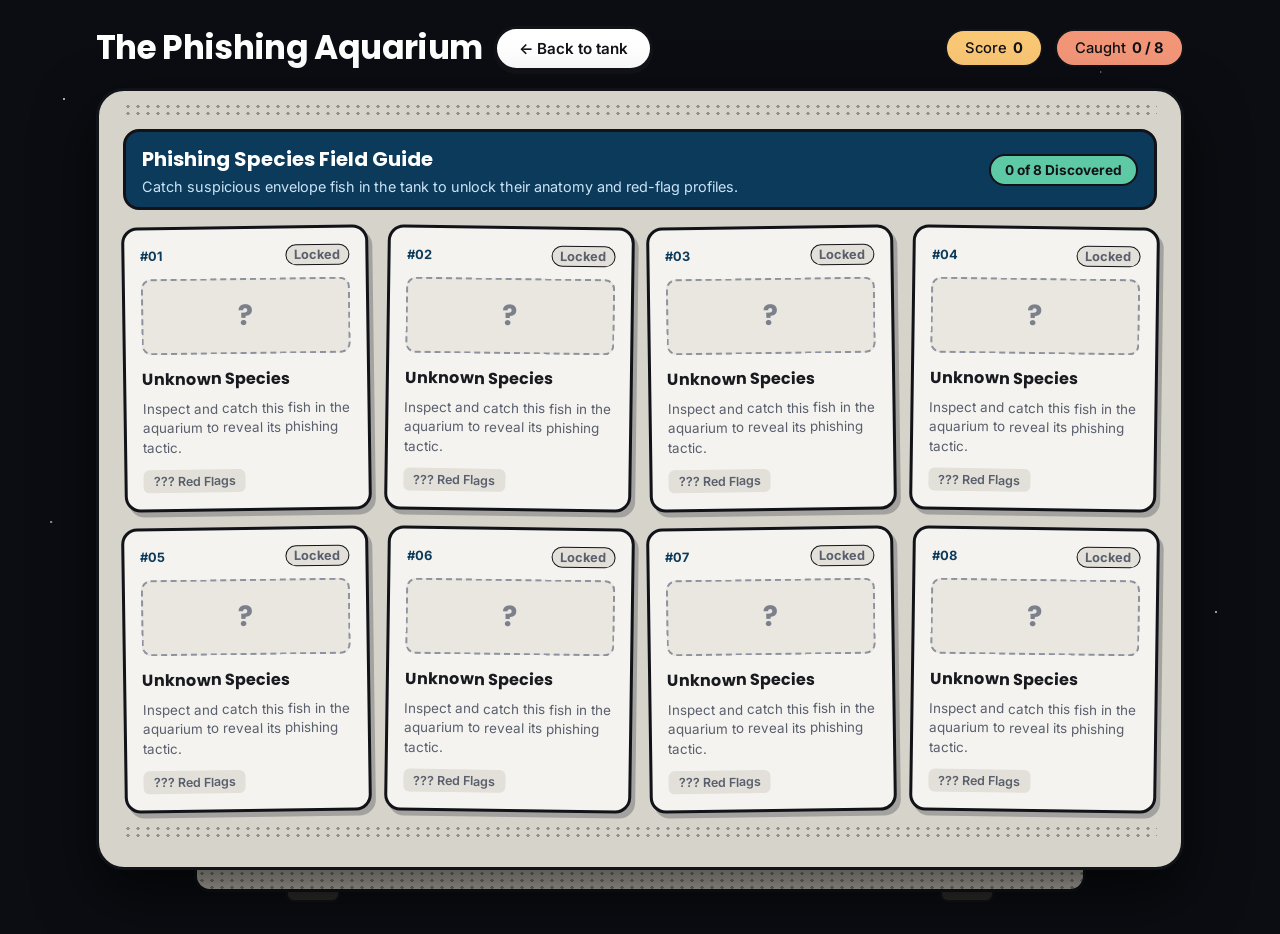
==== collection.html @ 68205593 "feat: project scaffold and layout" ====
<!DOCTYPE html>
<html lang="en">
<head>
  <meta charset="UTF-8" />
  <meta name="viewport" content="width=device-width, initial-scale=1.0" />
  <title>Field Guide — The Phishing Aquarium</title>
  <link rel="preconnect" href="https://fonts.googleapis.com" />
  <link rel="preconnect" href="https://fonts.gstatic.com" crossorigin />
  <link href="https://fonts.googleapis.com/css2?family=Inter:wght@400;500;600;700&family=Poppins:wght@600;700;800&display=swap" rel="stylesheet" />
  <link rel="stylesheet" href="css/style.css" />
</head>
<body>
  <div class="starfield" aria-hidden="true"></div>

  <main class="app-shell">
    <header class="top-bar">
      <div class="title-cluster">
        <h1 class="game-title">The Phishing Aquarium</h1>
        <a href="index.html" class="pill-btn back-link">← Back to tank</a>
      </div>
      <div class="hud-pills" aria-label="Game statistics">
        <div class="pill pill-score" aria-live="polite">
          <span>Score</span>
          <strong id="score-display">0</strong>
        </div>
        <div class="pill pill-caught" aria-live="polite">
          <span>Caught</span>
          <strong id="caught-display">0 / 8</strong>
        </div>
      </div>
    </header>

    <section class="aquarium-console field-guide-console" aria-label="Phishing Species Field Guide">
      <div class="console-lip stippled-band" aria-hidden="true"></div>

      <div class="guide-header">
        <div>
          <h2 class="guide-heading">Phishing Species Field Guide</h2>
          <p class="guide-subtitle">Catch suspicious envelope fish in the tank to unlock their anatomy and red-flag profiles.</p>
        </div>
        <span class="guide-progress-badge">0 of 8 Discovered</span>
      </div>

      <div class="species-grid" role="list">
        <article class="species-card is-locked" role="listitem" aria-label="Locked species 1">
          <div class="card-top-row">
            <span class="species-number">#01</span>
            <span class="species-status">Locked</span>
          </div>
          <div class="species-silhouette" aria-hidden="true">?</div>
          <h3 class="species-name">Unknown Species</h3>
          <p class="species-desc">Inspect and catch this fish in the aquarium to reveal its phishing tactic.</p>
          <div class="species-tags">
            <span class="flag-chip locked-chip">??? Red Flags</span>
          </div>
        </article>

        <article class="species-card is-locked" role="listitem" aria-label="Locked species 2">
          <div class="card-top-row">
            <span class="species-number">#02</span>
            <span class="species-status">Locked</span>
          </div>
          <div class="species-silhouette" aria-hidden="true">?</div>
          <h3 class="species-name">Unknown Species</h3>
          <p class="species-desc">Inspect and catch this fish in the aquarium to reveal its phishing tactic.</p>
          <div class="species-tags">
            <span class="flag-chip locked-chip">??? Red Flags</span>
          </div>
        </article>

        <article class="species-card is-locked" role="listitem" aria-label="Locked species 3">
          <div class="card-top-row">
            <span class="species-number">#03</span>
            <span class="species-status">Locked</span>
          </div>
          <div class="species-silhouette" aria-hidden="true">?</div>
          <h3 class="species-name">Unknown Species</h3>
          <p class="species-desc">Inspect and catch this fish in the aquarium to reveal its phishing tactic.</p>
          <div class="species-tags">
            <span class="flag-chip locked-chip">??? Red Flags</span>
          </div>
        </article>

        <article class="species-card is-locked" role="listitem" aria-label="Locked species 4">
          <div class="card-top-row">
            <span class="species-number">#04</span>
            <span class="species-status">Locked</span>
          </div>
          <div class="species-silhouette" aria-hidden="true">?</div>
          <h3 class="species-name">Unknown Species</h3>
          <p class="species-desc">Inspect and catch this fish in the aquarium to reveal its phishing tactic.</p>
          <div class="species-tags">
            <span class="flag-chip locked-chip">??? Red Flags</span>
          </div>
        </article>

        <article class="species-card is-locked" role="listitem" aria-label="Locked species 5">
          <div class="card-top-row">
            <span class="species-number">#05</span>
            <span class="species-status">Locked</span>
          </div>
          <div class="species-silhouette" aria-hidden="true">?</div>
          <h3 class="species-name">Unknown Species</h3>
          <p class="species-desc">Inspect and catch this fish in the aquarium to reveal its phishing tactic.</p>
          <div class="species-tags">
            <span class="flag-chip locked-chip">??? Red Flags</span>
          </div>
        </article>

        <article class="species-card is-locked" role="listitem" aria-label="Locked species 6">
          <div class="card-top-row">
            <span class="species-number">#06</span>
            <span class="species-status">Locked</span>
          </div>
          <div class="species-silhouette" aria-hidden="true">?</div>
          <h3 class="species-name">Unknown Species</h3>
          <p class="species-desc">Inspect and catch this fish in the aquarium to reveal its phishing tactic.</p>
          <div class="species-tags">
            <span class="flag-chip locked-chip">??? Red Flags</span>
          </div>
        </article>

        <article class="species-card is-locked" role="listitem" aria-label="Locked species 7">
          <div class="card-top-row">
            <span class="species-number">#07</span>
            <span class="species-status">Locked</span>
          </div>
          <div class="species-silhouette" aria-hidden="true">?</div>
          <h3 class="species-name">Unknown Species</h3>
          <p class="species-desc">Inspect and catch this fish in the aquarium to reveal its phishing tactic.</p>
          <div class="species-tags">
            <span class="flag-chip locked-chip">??? Red Flags</span>
          </div>
        </article>

        <article class="species-card is-locked" role="listitem" aria-label="Locked species 8">
          <div class="card-top-row">
            <span class="species-number">#08</span>
            <span class="species-status">Locked</span>
          </div>
          <div class="species-silhouette" aria-hidden="true">?</div>
          <h3 class="species-name">Unknown Species</h3>
          <p class="species-desc">Inspect and catch this fish in the aquarium to reveal its phishing tactic.</p>
          <div class="species-tags">
            <span class="flag-chip locked-chip">??? Red Flags</span>
          </div>
        </article>
      </div>

      <div class="console-divider stippled-band" aria-hidden="true"></div>
    </section>

    <div class="console-base stippled-band" aria-hidden="true"></div>
    <div class="console-feet" aria-hidden="true">
      <span class="foot"></span>
      <span class="foot"></span>
    </div>
  </main>

  <script src="js/storage.js"></script>
</body>
</html>
---- css/style.css ----
:root {
  /* Core Palette & Deep-Ocean Theme */
  --bg-page: #0B0D12;
  --ocean-deep: #0C3A5B;
  --ocean-mid: #1659B8;
  --ocean-top-band: #2C74D8;
  --seabed-dark: #0A2E48;
  --sand-gold: #F8C66D;
  --sand-border: #111318;

  /* Retro Console Surface */
  --console-shell: #D6D3CB;
  --console-shell-dark: #C2BEB4;
  --stipple-dot: rgba(38, 36, 33, 0.38);
  --ink-black: #111318;
  --card-white: #FFFFFF;
  --text-primary: #181A20;
  --text-muted: #5A5F6D;

  /* Fish & Accent Colours */
  --accent-coral: #D85A30;
  --accent-salmon: #F39678;
  --accent-amber: #FAC775;
  --accent-teal: #5DCAA5;
  --accent-purple: #7F77DD;
  --accent-pink: #D4537E;

  /* Red Flag Highlighting */
  --flag-bg: #F7C1C1;
  --flag-text: #7A1414;

  /* Typography */
  --font-heading: 'Poppins', -apple-system, BlinkMacSystemFont, sans-serif;
  --font-body: 'Inter', -apple-system, BlinkMacSystemFont, sans-serif;

  /* Spacing Scale */
  --space-1: 4px;
  --space-2: 8px;
  --space-3: 12px;
  --space-4: 16px;
  --space-5: 24px;
  --space-6: 32px;

  /* Radii & Outlines */
  --radius-sm: 10px;
  --radius-md: 16px;
  --radius-lg: 22px;
  --radius-xl: 28px;
  --radius-pill: 999px;
  --outline-thick: 3px;
  --outline-medium: 2.5px;
  --shadow-sticker: 4px 5px 0px rgba(17, 19, 24, 0.25);
  --shadow-console: 0 24px 60px rgba(0, 0, 0, 0.65);
}

*,
*::before,
*::after {
  box-sizing: border-box;
}

html,
body {
  margin: 0;
  padding: 0;
  min-height: 100%;
  background-color: var(--bg-page);
  color: #FFFFFF;
  font-family: var(--font-body);
  -webkit-font-smoothing: antialiased;
}

/* Subtle background star specks matching retro device backdrop */
.starfield {
  position: fixed;
  inset: 0;
  pointer-events: none;
  background-image:
    radial-gradient(1.5px 1.5px at 5% 11%, rgba(255, 255, 255, 0.65) 50%, transparent 100%),
    radial-gradient(1.5px 1.5px at 92% 17%, rgba(255, 255, 255, 0.6) 50%, transparent 100%),
    radial-gradient(1.5px 1.5px at 4% 58%, rgba(255, 255, 255, 0.55) 50%, transparent 100%),
    radial-gradient(1.5px 1.5px at 95% 68%, rgba(255, 255, 255, 0.65) 50%, transparent 100%),
    radial-gradient(1px 1px at 86% 8%, rgba(255, 255, 255, 0.4) 50%, transparent 100%);
  z-index: 0;
}

/* Layout Container */
.app-shell {
  position: relative;
  z-index: 1;
  width: 100%;
  max-width: 1120px;
  margin: 0 auto;
  padding: var(--space-5) var(--space-4) var(--space-6);
}

/* Top Header Bar */
.top-bar {
  display: flex;
  flex-wrap: wrap;
  align-items: center;
  justify-content: space-between;
  gap: var(--space-3);
  margin-bottom: var(--space-4);
}

.title-cluster {
  display: flex;
  flex-wrap: wrap;
  align-items: center;
  gap: var(--space-3);
}

.game-title {
  margin: 0;
  font-family: var(--font-heading);
  font-size: clamp(1.35rem, 3vw, 2.05rem);
  font-weight: 700;
  letter-spacing: -0.02em;
  color: #FFFFFF;
}

.hud-pills {
  display: flex;
  align-items: center;
  gap: var(--space-3);
}

.pill {
  display: inline-flex;
  align-items: center;
  gap: 6px;
  padding: 8px 18px;
  border-radius: var(--radius-pill);
  font-family: var(--font-body);
  font-size: 0.92rem;
  font-weight: 500;
  color: var(--ink-black);
  border: var(--outline-medium) solid var(--ink-black);
}

.pill strong {
  font-weight: 700;
}

.pill-score {
  background-color: var(--accent-amber);
}

.pill-caught {
  background-color: var(--accent-salmon);
}

/* Retro Aquarium Device Frame */
.aquarium-console {
  background-color: var(--console-shell);
  color: var(--text-primary);
  border: var(--outline-thick) solid var(--ink-black);
  border-radius: var(--radius-xl);
  padding: var(--space-3) var(--space-5) var(--space-5);
  box-shadow: var(--shadow-console);
  position: relative;
}

/* Stippled Dot Texture Strips */
.stippled-band {
  height: 14px;
  width: 100%;
  background-image: radial-gradient(var(--stipple-dot) 1.6px, transparent 1.6px);
  background-size: 10px 7px;
  background-position: 0 0;
}

.console-lip {
  margin-bottom: var(--space-3);
}

.console-divider {
  margin: var(--space-3) 0;
}

/* Tank Stage & Water Window */
.tank-stage {
  position: relative;
  width: 100%;
}

.tank-viewport {
  position: relative;
  width: 100%;
  height: 460px;
  border: var(--outline-thick) solid var(--ink-black);
  border-radius: var(--radius-lg);
  overflow: hidden;
  background: linear-gradient(180deg, var(--ocean-mid) 0%, var(--ocean-deep) 88%, var(--seabed-dark) 100%);
  box-shadow: inset 0 6px 18px rgba(0, 0, 0, 0.25);
}

/* Lighter Top Water Band + Subtle Animated Wave Line */
.water-top-band {
  position: absolute;
  top: 0;
  left: 0;
  right: 0;
  height: 31%;
  background: linear-gradient(180deg, rgba(66, 139, 245, 0.65) 0%, rgba(44, 116, 216, 0.52) 100%);
  border-bottom: 2px solid rgba(135, 190, 255, 0.28);
  pointer-events: none;
  z-index: 1;
}

.wave-svg {
  position: absolute;
  bottom: -2px;
  left: 0;
  width: 200%;
  height: 22px;
  animation: waveShift 9s linear infinite;
}

.wave-path {
  fill: rgba(22, 89, 184, 0.45);
  stroke: rgba(186, 222, 255, 0.45);
  stroke-width: 2;
}

@keyframes waveShift {
  0% {
    transform: translateX(0);
  }
  100% {
    transform: translateX(-50%);
  }
}

/* Seabed Strip Preview */
.sand-bed {
  position: absolute;
  bottom: 0;
  left: 0;
  right: 0;
  height: 54px;
  background: linear-gradient(180deg, var(--sand-gold) 0%, #E7AF52 100%);
  border-top: var(--outline-thick) solid var(--ink-black);
  z-index: 1;
  pointer-events: none;
}

#tank {
  position: relative;
  z-index: 2;
  display: block;
  width: 100%;
  height: 100%;
  cursor: pointer;
}

#tank:focus-visible,
.pill-btn:focus-visible,
.species-card:focus-visible {
  outline: 3px solid var(--accent-teal);
  outline-offset: 3px;
}

/* Overlaid Email Inspector Sticker */
.inspector-card {
  position: absolute;
  top: 22px;
  right: 22px;
  z-index: 4;
  width: 292px;
  min-height: 318px;
  background-color: var(--card-white);
  color: var(--text-primary);
  border: var(--outline-thick) solid var(--ink-black);
  border-radius: var(--radius-md);
  padding: var(--space-4);
  box-shadow: var(--shadow-sticker);
  transform: rotate(2.4deg);
  transition: transform 0.2s ease, box-shadow 0.2s ease;
  display: flex;
  flex-direction: column;
  justify-content: center;
}

.inspector-empty-state {
  text-align: center;
  padding: var(--space-3) var(--space-2);
}

.empty-envelope-icon {
  display: inline-flex;
  align-items: center;
  justify-content: center;
  width: 52px;
  height: 38px;
  margin-bottom: var(--space-3);
  border: var(--outline-medium) solid var(--ink-black);
  border-radius: 8px;
  background-color: #F4F6FA;
  font-size: 1.35rem;
  color: var(--ocean-deep);
}

.empty-title {
  margin: 0 0 var(--space-2);
  font-family: var(--font-heading);
  font-size: 1.05rem;
  font-weight: 700;
  color: var(--ink-black);
}

.empty-sub {
  margin: 0;
  font-size: 0.85rem;
  line-height: 1.45;
  color: var(--text-muted);
}

/* Bottom Deck: Collection Strip & Controls */
.console-deck {
  display: flex;
  flex-wrap: wrap;
  align-items: flex-end;
  justify-content: space-between;
  gap: var(--space-4);
}

.collection-group {
  display: flex;
  flex-direction: column;
  gap: var(--space-2);
}

.deck-label {
  font-size: 0.9rem;
  font-weight: 600;
  color: var(--text-primary);
}

.collection-slots {
  display: flex;
  flex-wrap: wrap;
  gap: 10px;
}

.slot {
  width: 56px;
  height: 44px;
  border-radius: var(--radius-sm);
  display: inline-flex;
  align-items: center;
  justify-content: center;
  font-family: var(--font-heading);
  font-weight: 700;
  font-size: 1rem;
  user-select: none;
}

.slot-empty {
  border: var(--outline-medium) dashed var(--ink-black);
  background-color: rgba(255, 255, 255, 0.35);
  color: var(--text-muted);
}

.deck-controls {
  display: flex;
  align-items: center;
  gap: var(--space-4);
  margin-left: auto;
}

.pill-btn {
  display: inline-flex;
  align-items: center;
  justify-content: center;
  padding: 10px 22px;
  background-color: var(--card-white);
  color: var(--ink-black);
  text-decoration: none;
  font-family: var(--font-body);
  font-weight: 600;
  font-size: 0.95rem;
  border: var(--outline-thick) solid var(--ink-black);
  border-radius: var(--radius-pill);
  box-shadow: 0 3px 0 var(--ink-black);
  transition: transform 0.15s ease, background-color 0.15s ease;
}

.pill-btn:hover {
  background-color: var(--accent-amber);
  transform: translateY(-1px);
}

.pill-btn:active {
  transform: translateY(1px);
}

/* Decorative Console Power Switch */
.power-switch {
  width: 64px;
  height: 44px;
  background-color: #262523;
  border: var(--outline-thick) solid var(--ink-black);
  border-radius: var(--radius-sm);
  padding: 5px 8px;
  display: flex;
  align-items: center;
  justify-content: space-between;
}

.switch-rocker {
  width: 22px;
  height: 28px;
  background-color: var(--card-white);
  border-radius: 4px;
}

.switch-line {
  width: 14px;
  height: 3px;
  background-color: #6E6B64;
  border-radius: 2px;
}

/* Console Base Plinth & Little Feet */
.console-base {
  width: 82%;
  height: 22px;
  margin: 0 auto;
  background-color: var(--console-shell-dark);
  border: var(--outline-thick) solid var(--ink-black);
  border-top: none;
  border-radius: 0 0 var(--radius-md) var(--radius-md);
}

.console-feet {
  width: 68%;
  margin: 0 auto;
  display: flex;
  justify-content: space-between;
  padding: 0 var(--space-4);
}

.foot {
  width: 54px;
  height: 10px;
  background-color: #2B2A28;
  border: 2.5px solid var(--ink-black);
  border-top: none;
  border-radius: 0 0 8px 8px;
}

/* =========================================================
   Collection & Field Guide Page
   ========================================================= */
.field-guide-console {
  padding-bottom: var(--space-4);
}

.guide-header {
  display: flex;
  flex-wrap: wrap;
  align-items: center;
  justify-content: space-between;
  gap: var(--space-3);
  margin-bottom: var(--space-4);
  padding: var(--space-3) var(--space-4);
  background-color: var(--ocean-deep);
  color: #FFFFFF;
  border: var(--outline-thick) solid var(--ink-black);
  border-radius: var(--radius-md);
}

.guide-heading {
  margin: 0 0 4px;
  font-family: var(--font-heading);
  font-size: 1.25rem;
  font-weight: 700;
}

.guide-subtitle {
  margin: 0;
  font-size: 0.9rem;
  color: #CBE3F6;
}

.guide-progress-badge {
  padding: 6px 14px;
  background-color: var(--accent-teal);
  color: var(--ink-black);
  font-weight: 700;
  font-size: 0.85rem;
  border: var(--outline-medium) solid var(--ink-black);
  border-radius: var(--radius-pill);
}

.species-grid {
  display: grid;
  grid-template-columns: repeat(4, 1fr);
  gap: var(--space-4);
}

.species-card {
  background-color: var(--card-white);
  color: var(--text-primary);
  border: var(--outline-thick) solid var(--ink-black);
  border-radius: var(--radius-md);
  padding: var(--space-4);
  box-shadow: var(--shadow-sticker);
  display: flex;
  flex-direction: column;
  gap: var(--space-2);
  transition: transform 0.18s ease;
}

.species-card:nth-child(odd) {
  transform: rotate(-0.8deg);
}

.species-card:nth-child(even) {
  transform: rotate(0.8deg);
}

.species-card:hover {
  transform: rotate(0deg) translateY(-2px);
}

.species-card.is-locked {
  background-color: #F4F3EF;
}

.card-top-row {
  display: flex;
  align-items: center;
  justify-content: space-between;
  font-size: 0.8rem;
  font-weight: 700;
}

.species-number {
  color: var(--ocean-deep);
}

.species-status {
  padding: 2px 8px;
  border-radius: var(--radius-pill);
  background-color: #E2E0D8;
  color: var(--text-muted);
  border: 1.5px solid var(--ink-black);
}

.species-silhouette {
  height: 76px;
  margin: var(--space-1) 0;
  border: var(--outline-medium) dashed #8E929E;
  border-radius: var(--radius-sm);
  background-color: #E9E7DF;
  display: flex;
  align-items: center;
  justify-content: center;
  font-family: var(--font-heading);
  font-size: 1.75rem;
  font-weight: 700;
  color: #7B808C;
}

.species-name {
  margin: 0;
  font-family: var(--font-heading);
  font-size: 1rem;
  font-weight: 700;
}

.species-desc {
  margin: 0;
  font-size: 0.84rem;
  line-height: 1.45;
  color: var(--text-muted);
  flex-grow: 1;
}

.species-tags {
  margin-top: var(--space-1);
}

.flag-chip {
  display: inline-block;
  padding: 4px 10px;
  border-radius: 6px;
  font-size: 0.78rem;
  font-weight: 600;
  background-color: var(--flag-bg);
  color: var(--flag-text);
}

.flag-chip.locked-chip {
  background-color: #E2E0D8;
  color: var(--text-muted);
}

/* =========================================================
   Responsive Breakpoints (Down to 360px)
   ========================================================= */
@media (max-width: 960px) {
  .species-grid {
    grid-template-columns: repeat(2, 1fr);
  }
}

@media (max-width: 768px) {
  .aquarium-console {
    padding: var(--space-3);
    border-radius: var(--radius-lg);
  }

  .tank-viewport {
    height: 300px;
  }

  /* Move inspector below tank on mobile */
  .inspector-card {
    position: static;
    width: 100%;
    min-height: 150px;
    margin-top: var(--space-3);
    transform: rotate(0deg);
  }

  .slot {
    width: 44px;
    height: 38px;
    font-size: 0.9rem;
  }

  .deck-controls {
    width: 100%;
    justify-content: space-between;
  }
}

@media (max-width: 480px) {
  .app-shell {
    padding: var(--space-3) var(--space-2) var(--space-5);
  }

  .pill {
    padding: 6px 12px;
    font-size: 0.84rem;
  }

  .species-grid {
    grid-template-columns: 1fr;
  }

  .collection-slots {
    gap: 6px;
  }

  .slot {
    width: 36px;
    height: 34px;
  }
}

/* Accessibility: Reduced Motion */
@media (prefers-reduced-motion: reduce) {
  .wave-svg {
    animation: none;
  }

  .inspector-card,
  .species-card,
  .pill-btn {
    transition: none;
  }
}
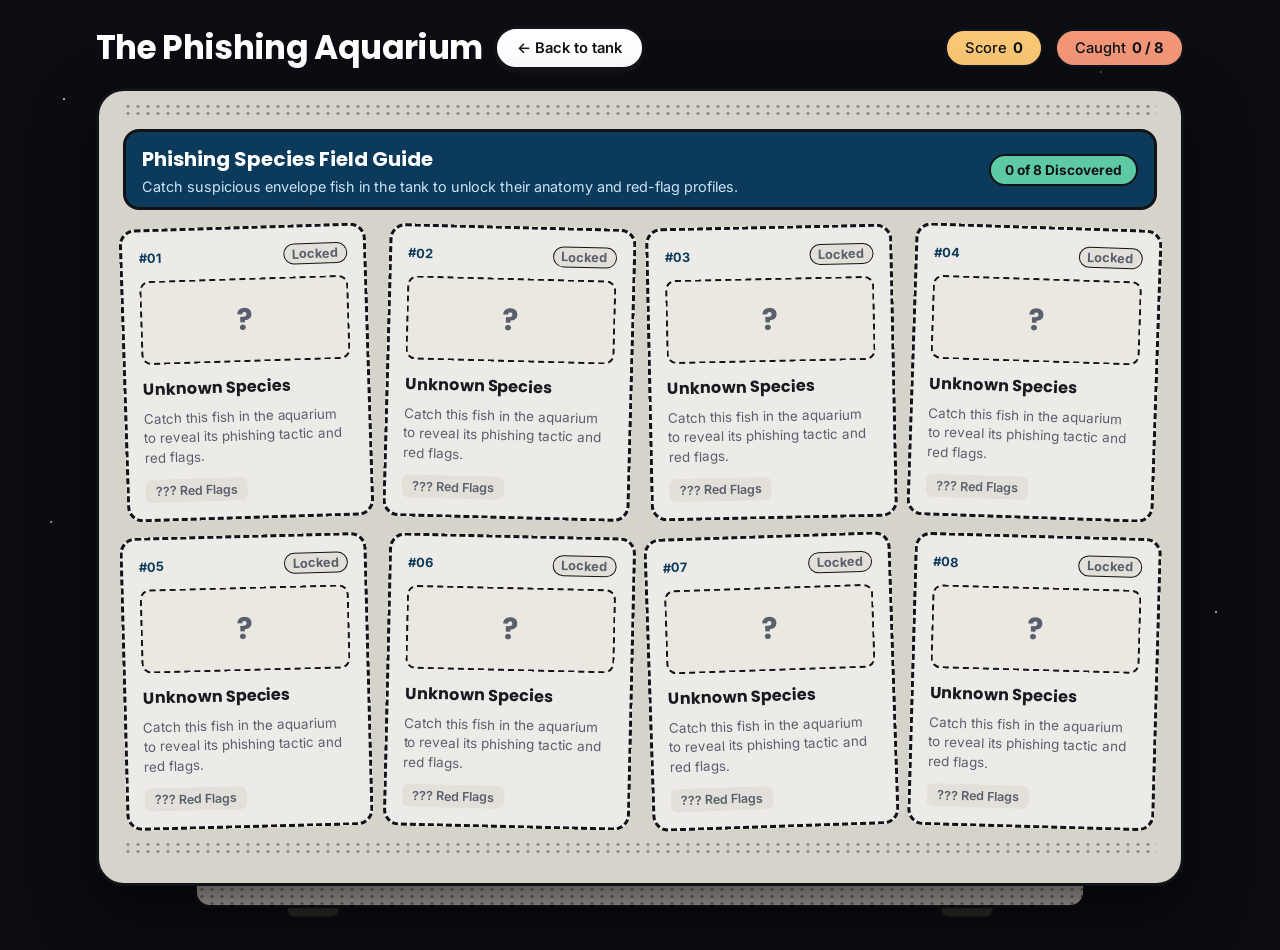
==== commit b180bbfd: "style: sticker-style collection cards and locked slots" ====
--- a/collection.html
+++ b/collection.html
@@ -38,10 +38,10 @@
           <h2 class="guide-heading">Phishing Species Field Guide</h2>
           <p class="guide-subtitle">Catch suspicious envelope fish in the tank to unlock their anatomy and red-flag profiles.</p>
         </div>
-        <span class="guide-progress-badge">0 of 8 Discovered</span>
+        <span id="guide-progress-badge" class="guide-progress-badge">0 of 8 Discovered</span>
       </div>
 
-      <div class="species-grid" role="list">
+      <div id="species-grid" class="species-grid" role="list">
         <article class="species-card is-locked" role="listitem" aria-label="Locked species 1">
           <div class="card-top-row">
             <span class="species-number">#01</span>
@@ -158,5 +158,178 @@
   </main>
 
   <script src="js/storage.js"></script>
+  <script>
+    (function renderFieldGuideStickers() {
+      const FALLBACK_SPECIES = [
+        { id: 'bulk-phish', name: 'Bulk Phish', type: 'Mass Blast Scam', colour: '#D85A30', shape: 'classic', difficulty: 1 },
+        { id: 'spear-phish', name: 'Spear Phish', type: 'Targeted Lure', colour: '#D4537E', shape: 'classic', difficulty: 2 },
+        { id: 'whale-ceo-fraud', name: 'Whale (CEO fraud)', type: 'Executive Impersonation', colour: '#5DCAA5', shape: 'round', difficulty: 3 },
+        { id: 'clone-phish', name: 'Clone Phish', type: 'Duplicated Message', colour: '#7F77DD', shape: 'classic', difficulty: 2 },
+        { id: 'invoice-eel', name: 'Invoice Eel', type: 'Fake Billing Lure', colour: '#FAC775', shape: 'long', difficulty: 2 },
+        { id: 'delivery-dart', name: 'Delivery Dart', type: 'Package Tracking Scam', colour: '#5DCAA5', shape: 'spiky', difficulty: 1 },
+        { id: 'fake-login-ray', name: 'Fake Login Ray', type: 'Credential Harvester', colour: '#7F77DD', shape: 'spiky', difficulty: 2 },
+        { id: 'tech-support-crab', name: 'Tech Support Crab', type: 'IT Helpdesk Scam', colour: '#D85A30', shape: 'round', difficulty: 3 }
+      ];
+
+      function escapeHtml(str) {
+        return String(str || '')
+          .replace(/&/g, '&amp;')
+          .replace(/</g, '&lt;')
+          .replace(/>/g, '&gt;')
+          .replace(/"/g, '&quot;')
+          .replace(/'/g, '&#39;');
+      }
+
+      // Deterministic pseudo-random rotation in [-2, 2] deg per card index
+      function getStickerTilt(idx) {
+        const angles = [-1.8, 1.5, -1.2, 1.9, -1.5, 1.3, -1.9, 1.6];
+        return angles[idx % angles.length];
+      }
+
+      function renderSpeciesArtworkSvg(species) {
+        const colour = escapeHtml(species.colour || '#D85A30');
+        const isWhale = species.id === 'whale-ceo-fraud' || /whale/i.test(species.name || '');
+        const shape = species.shape || 'classic';
+
+        let bodyMarkup = '';
+        if (isWhale) {
+          bodyMarkup = `
+            <path d="M 38 42 C 52 20, 118 22, 146 38 C 154 44, 150 58, 124 62 L 62 60 C 46 58, 38 50, 38 42 Z" fill="${colour}" stroke="#111318" stroke-width="3" stroke-linejoin="round" />
+            <path d="M 40 38 L 20 26 L 26 42 L 20 56 L 40 46 Z" fill="${colour}" stroke="#111318" stroke-width="3" stroke-linejoin="round" />
+            <circle cx="72" cy="34" r="3" fill="#FFFFFF" />
+            <circle cx="88" cy="30" r="2.6" fill="#FFFFFF" />
+            <circle cx="104" cy="33" r="3.2" fill="#FFFFFF" />
+            <circle cx="120" cy="36" r="2.6" fill="#FFFFFF" />
+            <circle cx="80" cy="46" r="2.8" fill="#FFFFFF" />
+            <circle cx="98" cy="46" r="3" fill="#FFFFFF" />
+            <circle cx="114" cy="48" r="2.5" fill="#FFFFFF" />
+          `;
+        } else if (shape === 'long') {
+          bodyMarkup = `
+            <path d="M 34 42 C 56 26, 124 28, 148 42 C 124 56, 56 58, 34 42 Z" fill="${colour}" stroke="#111318" stroke-width="3" stroke-linejoin="round" />
+            <path d="M 36 39 L 18 29 L 23 42 L 18 55 L 36 45 Z" fill="${colour}" stroke="#111318" stroke-width="3" stroke-linejoin="round" />
+            <rect x="86" y="29" width="11" height="26" fill="#FFFFFF" stroke="#111318" stroke-width="2.2" />
+          `;
+        } else if (shape === 'round') {
+          bodyMarkup = `
+            <path d="M 42 42 C 54 18, 114 20, 134 42 C 114 64, 54 66, 42 42 Z" fill="${colour}" stroke="#111318" stroke-width="3" stroke-linejoin="round" />
+            <path d="M 44 38 L 26 27 L 31 42 L 26 57 L 44 46 Z" fill="${colour}" stroke="#111318" stroke-width="3" stroke-linejoin="round" />
+            <rect x="82" y="24" width="12" height="36" fill="#FFFFFF" stroke="#111318" stroke-width="2.2" />
+          `;
+        } else if (shape === 'spiky') {
+          bodyMarkup = `
+            <polygon points="40,42 64,23 80,16 102,25 136,42 102,59 80,68 64,61" fill="${colour}" stroke="#111318" stroke-width="3" stroke-linejoin="round" />
+            <path d="M 42 38 L 24 27 L 29 42 L 24 57 L 42 46 Z" fill="${colour}" stroke="#111318" stroke-width="3" stroke-linejoin="round" />
+            <rect x="82" y="24" width="12" height="36" fill="#FFFFFF" stroke="#111318" stroke-width="2.2" />
+          `;
+        } else {
+          bodyMarkup = `
+            <path d="M 40 42 C 58 21, 112 22, 136 42 C 112 62, 58 63, 40 42 Z" fill="${colour}" stroke="#111318" stroke-width="3" stroke-linejoin="round" />
+            <path d="M 42 38 L 24 27 L 29 42 L 24 57 L 42 46 Z" fill="${colour}" stroke="#111318" stroke-width="3" stroke-linejoin="round" />
+            <rect x="82" y="24" width="12" height="36" fill="#FFFFFF" stroke="#111318" stroke-width="2.2" />
+          `;
+        }
+
+        const eyeX = isWhale ? 132 : 116;
+        const eyeY = isWhale ? 40 : 39;
+        const envX = isWhale ? 88 : 98;
+        const envY = isWhale ? 38 : 34;
+
+        return `
+          <svg class="sticker-fish-svg" viewBox="0 0 170 84" width="170" height="84" aria-hidden="true">
+            ${bodyMarkup}
+            <circle cx="${eyeX}" cy="${eyeY}" r="6" fill="#FFFFFF" stroke="#111318" stroke-width="2.5" />
+            <circle cx="${eyeX + 1.8}" cy="${eyeY}" r="2.6" fill="#111318" />
+            <rect x="${envX}" y="${envY}" width="22" height="15" rx="2.5" fill="#FFFFFF" stroke="#111318" stroke-width="2.2" />
+            <polyline points="${envX + 1.5},${envY + 1.5} ${envX + 11},${envY + 9} ${envX + 20.5},${envY + 1.5}" fill="none" stroke="#111318" stroke-width="2" />
+          </svg>
+        `;
+      }
+
+      async function loadSpecies() {
+        try {
+          const res = await fetch('data/phish.json');
+          if (res.ok) {
+            const json = await res.json();
+            if (Array.isArray(json) && json.length > 0) return json;
+          }
+        } catch (_) {
+          // Fallback when opened directly
+        }
+        return FALLBACK_SPECIES;
+      }
+
+      async function initGuide() {
+        const gridEl = document.getElementById('species-grid');
+        if (!gridEl) return;
+
+        let saved = { score: 0, caughtIds: [] };
+        if (window.Storage && typeof window.Storage.loadProgress === 'function') {
+          saved = window.Storage.loadProgress();
+        }
+
+        const speciesList = await loadSpecies();
+        const caughtSet = new Set(Array.isArray(saved.caughtIds) ? saved.caughtIds : []);
+
+        const scoreEl = document.getElementById('score-display');
+        const caughtEl = document.getElementById('caught-display');
+        const badgeEl = document.getElementById('guide-progress-badge');
+
+        if (scoreEl) scoreEl.textContent = Number(saved.score || 0).toLocaleString();
+        if (caughtEl) caughtEl.textContent = `${caughtSet.size} / ${speciesList.length}`;
+        if (badgeEl) badgeEl.textContent = `${caughtSet.size} of ${speciesList.length} Discovered`;
+
+        gridEl.innerHTML = speciesList.slice(0, 8).map((sp, idx) => {
+          const num = String(idx + 1).padStart(2, '0');
+          const tilt = getStickerTilt(idx);
+          const isCaught = caughtSet.has(sp.id);
+
+          if (!isCaught) {
+            return `
+              <article class="species-card is-locked" role="listitem" style="--sticker-tilt: ${tilt}deg;" aria-label="Locked species ${num}">
+                <div class="card-top-row">
+                  <span class="species-number">#${num}</span>
+                  <span class="species-status">Locked</span>
+                </div>
+                <div class="species-silhouette locked-slot" aria-hidden="true">?</div>
+                <h3 class="species-name">Unknown Species</h3>
+                <p class="species-desc">Catch this fish in the aquarium to reveal its phishing tactic and red flags.</p>
+                <div class="species-tags">
+                  <span class="flag-chip locked-chip">??? Red Flags</span>
+                </div>
+              </article>
+            `;
+          }
+
+          const guide = sp.fieldGuide || {};
+          const summary = guide.howItWorks || sp.type || 'Suspicious phishing lure caught in the tank.';
+          const flagCount = Array.isArray(sp.redFlags) ? sp.redFlags.length : 3;
+
+          return `
+            <article class="species-card is-caught" role="listitem" style="--sticker-tilt: ${tilt}deg;" aria-label="${escapeHtml(sp.name)} sticker">
+              <div class="card-top-row">
+                <span class="species-number">#${num}</span>
+                <span class="species-status is-caught-status">Caught</span>
+              </div>
+              <div class="species-silhouette is-caught-artwork">
+                ${renderSpeciesArtworkSvg(sp)}
+              </div>
+              <h3 class="species-name">${escapeHtml(sp.name)}</h3>
+              <p class="species-desc">${escapeHtml(summary)}</p>
+              <div class="species-tags">
+                <span class="flag-chip">${flagCount} Red Flags Spotted</span>
+              </div>
+            </article>
+          `;
+        }).join('');
+      }
+
+      if (document.readyState === 'loading') {
+        document.addEventListener('DOMContentLoaded', initGuide);
+      } else {
+        initGuide();
+      }
+    })();
+  </script>
 </body>
 </html>
--- a/css/style.css
+++ b/css/style.css
@@ -70,7 +70,6 @@
   -webkit-font-smoothing: antialiased;
 }
 
-/* Subtle background star specks matching retro device backdrop */
 .starfield {
   position: fixed;
   inset: 0;
@@ -84,7 +83,6 @@
   z-index: 0;
 }
 
-/* Layout Container */
 .app-shell {
   position: relative;
   z-index: 1;
@@ -94,7 +92,6 @@
   padding: var(--space-5) var(--space-4) var(--space-6);
 }
 
-/* Top Header Bar */
 .top-bar {
   display: flex;
   flex-wrap: wrap;
@@ -151,7 +148,6 @@
   background-color: var(--accent-salmon);
 }
 
-/* Retro Aquarium Device Frame */
 .aquarium-console {
   background-color: var(--console-shell);
   color: var(--text-primary);
@@ -162,7 +158,6 @@
   position: relative;
 }
 
-/* Stippled Dot Texture Strips */
 .stippled-band {
   height: 14px;
   width: 100%;
@@ -179,7 +174,6 @@
   margin: var(--space-3) 0;
 }
 
-/* Tank Stage & Water Window */
 .tank-stage {
   position: relative;
   width: 100%;
@@ -196,7 +190,6 @@
   box-shadow: inset 0 6px 18px rgba(0, 0, 0, 0.25);
 }
 
-/* Lighter Top Water Band + Subtle Animated Wave Line */
 .water-top-band {
   position: absolute;
   top: 0;
@@ -233,19 +226,6 @@
   }
 }
 
-/* Seabed Strip Preview */
-.sand-bed {
-  position: absolute;
-  bottom: 0;
-  left: 0;
-  right: 0;
-  height: 54px;
-  background: linear-gradient(180deg, var(--sand-gold) 0%, #E7AF52 100%);
-  border-top: var(--outline-thick) solid var(--ink-black);
-  z-index: 1;
-  pointer-events: none;
-}
-
 #tank {
   position: relative;
   z-index: 2;
@@ -257,30 +237,64 @@
 
 #tank:focus-visible,
 .pill-btn:focus-visible,
-.species-card:focus-visible {
+.species-card:focus-visible,
+.flag-token:focus-visible,
+.hint-btn:focus-visible {
   outline: 3px solid var(--accent-teal);
-  outline-offset: 3px;
-}
-
-/* Overlaid Email Inspector Sticker */
+  outline-offset: 2px;
+}
+
+.catch-toast {
+  position: absolute;
+  top: 16px;
+  left: 50%;
+  transform: translate(-50%, -12px);
+  z-index: 5;
+  padding: 8px 18px;
+  background-color: var(--accent-teal);
+  color: var(--ink-black);
+  border: var(--outline-medium) solid var(--ink-black);
+  border-radius: var(--radius-pill);
+  font-family: var(--font-heading);
+  font-size: 0.86rem;
+  font-weight: 700;
+  box-shadow: 0 4px 0 var(--ink-black);
+  opacity: 0;
+  pointer-events: none;
+  white-space: nowrap;
+  transition: opacity 0.2s ease, transform 0.2s ease;
+}
+
+.catch-toast.is-visible {
+  opacity: 1;
+  transform: translate(-50%, 0);
+}
+
 .inspector-card {
   position: absolute;
-  top: 22px;
-  right: 22px;
+  top: 16px;
+  right: 18px;
   z-index: 4;
-  width: 292px;
-  min-height: 318px;
+  width: 318px;
+  max-height: 428px;
+  overflow-y: auto;
   background-color: var(--card-white);
   color: var(--text-primary);
   border: var(--outline-thick) solid var(--ink-black);
   border-radius: var(--radius-md);
-  padding: var(--space-4);
+  padding: 14px;
   box-shadow: var(--shadow-sticker);
+  transform: rotate(1.6deg);
+  transition: transform 0.2s ease, box-shadow 0.2s ease;
+  display: flex;
+  flex-direction: column;
+  gap: 10px;
+}
+
+.inspector-card.is-empty {
+  min-height: 318px;
+  justify-content: center;
   transform: rotate(2.4deg);
-  transition: transform 0.2s ease, box-shadow 0.2s ease;
-  display: flex;
-  flex-direction: column;
-  justify-content: center;
 }
 
 .inspector-empty-state {
@@ -317,6 +331,240 @@
   color: var(--text-muted);
 }
 
+.inspector-head {
+  display: flex;
+  align-items: center;
+  justify-content: space-between;
+  gap: 8px;
+}
+
+.inspector-species-meta {
+  display: flex;
+  align-items: center;
+  gap: 8px;
+  min-width: 0;
+}
+
+.species-dot {
+  width: 14px;
+  height: 14px;
+  border-radius: 50%;
+  border: 2px solid var(--ink-black);
+  flex-shrink: 0;
+}
+
+.inspector-species-name {
+  font-family: var(--font-heading);
+  font-size: 0.95rem;
+  font-weight: 700;
+  color: var(--ink-black);
+  white-space: nowrap;
+  overflow: hidden;
+  text-overflow: ellipsis;
+}
+
+.hint-btn {
+  padding: 5px 11px;
+  border-radius: var(--radius-pill);
+  border: 2px solid var(--ink-black);
+  background-color: var(--accent-amber);
+  color: var(--ink-black);
+  font-family: var(--font-body);
+  font-size: 0.76rem;
+  font-weight: 700;
+  cursor: pointer;
+  flex-shrink: 0;
+  transition: transform 0.12s ease, background-color 0.12s ease;
+}
+
+.hint-btn:hover:not(:disabled) {
+  background-color: #F5B856;
+  transform: translateY(-1px);
+}
+
+.hint-btn:disabled {
+  opacity: 0.45;
+  cursor: not-allowed;
+}
+
+.flag-progress-wrap {
+  display: flex;
+  align-items: center;
+  justify-content: space-between;
+  gap: 10px;
+}
+
+.flag-progress-bars {
+  display: grid;
+  grid-template-columns: repeat(3, 1fr);
+  gap: 6px;
+  flex: 1;
+}
+
+.flag-seg {
+  height: 9px;
+  border-radius: 999px;
+  background-color: #E5E7EB;
+  border: 1.5px solid var(--ink-black);
+  transition: background-color 0.2s ease;
+}
+
+.flag-seg.is-filled {
+  background-color: var(--accent-coral);
+}
+
+.flag-progress-label {
+  font-size: 0.76rem;
+  font-weight: 700;
+  color: var(--text-primary);
+  white-space: nowrap;
+}
+
+.email-sheet {
+  background-color: #F9FAFC;
+  border: 2px solid var(--ink-black);
+  border-radius: var(--radius-sm);
+  padding: 10px 11px;
+  font-size: 0.8rem;
+  line-height: 1.5;
+  color: var(--text-primary);
+}
+
+.email-sheet.is-shaking {
+  animation: emailShake 0.34s ease;
+}
+
+@keyframes emailShake {
+  0%, 100% { transform: translateX(0); }
+  20% { transform: translateX(-6px); }
+  40% { transform: translateX(6px); }
+  60% { transform: translateX(-4px); }
+  80% { transform: translateX(4px); }
+}
+
+.email-row {
+  margin-bottom: 5px;
+  word-break: break-word;
+}
+
+.email-field-label {
+  font-weight: 700;
+  color: var(--text-muted);
+  margin-right: 4px;
+}
+
+.email-addr {
+  color: var(--text-muted);
+  font-size: 0.75rem;
+}
+
+.email-subject {
+  font-weight: 600;
+}
+
+.email-body-copy {
+  margin-top: 7px;
+  padding-top: 7px;
+  border-top: 1px dashed #CBD2DF;
+}
+
+.email-cta-row {
+  margin-top: 8px;
+}
+
+.email-fake-link {
+  display: inline-block;
+  padding: 3px 8px;
+  border-radius: 6px;
+  border: 1.5px solid #2563EB;
+  color: #1D4ED8;
+  font-weight: 600;
+  background-color: #EFF6FF;
+}
+
+.flag-token {
+  appearance: none;
+  -webkit-appearance: none;
+  display: inline;
+  padding: 1px 4px;
+  margin: 0 1px;
+  border-radius: 5px;
+  border: 1.5px dashed rgba(122, 20, 20, 0.35);
+  background-color: transparent;
+  color: inherit;
+  font: inherit;
+  font-weight: inherit;
+  line-height: inherit;
+  cursor: pointer;
+  transition: background-color 0.16s ease, border-color 0.16s ease, transform 0.16s ease;
+}
+
+.flag-token:hover {
+  background-color: rgba(247, 193, 193, 0.45);
+  border-style: solid;
+  border-color: var(--flag-text);
+}
+
+.flag-token.is-found {
+  background-color: var(--flag-bg);
+  color: var(--flag-text);
+  border: 1.5px solid var(--flag-text);
+  font-weight: 700;
+}
+
+.flag-token.is-hinted {
+  background-color: rgba(247, 193, 193, 0.65);
+  border: 2px solid var(--flag-text);
+  animation: flagPulse 0.95s ease-in-out infinite;
+}
+
+@keyframes flagPulse {
+  0%, 100% {
+    box-shadow: 0 0 0 0 rgba(216, 90, 48, 0.55);
+    transform: scale(1);
+  }
+  50% {
+    box-shadow: 0 0 0 5px rgba(216, 90, 48, 0);
+    transform: scale(1.03);
+  }
+}
+
+.flag-explanation-card {
+  background-color: var(--flag-bg);
+  color: var(--flag-text);
+  border: 2px solid var(--ink-black);
+  border-radius: var(--radius-sm);
+  padding: 9px 11px;
+}
+
+.explanation-badge {
+  display: inline-block;
+  font-size: 0.68rem;
+  font-weight: 700;
+  text-transform: uppercase;
+  letter-spacing: 0.04em;
+  padding: 1px 7px;
+  border-radius: var(--radius-pill);
+  background-color: var(--card-white);
+  color: var(--flag-text);
+  border: 1.5px solid var(--flag-text);
+  margin-bottom: 4px;
+}
+
+.explanation-text {
+  margin: 0;
+  font-size: 0.78rem;
+  line-height: 1.42;
+  font-weight: 500;
+}
+
+.inspector-hint-copy {
+  margin: 0;
+  font-size: 0.76rem;
+  color: var(--text-muted);
+  text-align: center;
+}
+
 /* Bottom Deck: Collection Strip & Controls */
 .console-deck {
   display: flex;
@@ -363,10 +611,29 @@
   color: var(--text-muted);
 }
 
+.slot-caught {
+  border: var(--outline-medium) solid var(--ink-black);
+  color: var(--ink-black);
+  box-shadow: 0 2px 0 var(--ink-black);
+}
+
+.slot-envelope {
+  display: inline-flex;
+  align-items: center;
+  justify-content: center;
+  width: 26px;
+  height: 19px;
+  background-color: var(--card-white);
+  border: 2px solid var(--ink-black);
+  border-radius: 4px;
+  font-size: 0.78rem;
+}
+
 .deck-controls {
   display: flex;
-  align-items: center;
-  gap: var(--space-4);
+  flex-wrap: wrap;
+  align-items: center;
+  gap: var(--space-3);
   margin-left: auto;
 }
 
@@ -374,16 +641,17 @@
   display: inline-flex;
   align-items: center;
   justify-content: center;
-  padding: 10px 22px;
+  padding: 10px 20px;
   background-color: var(--card-white);
   color: var(--ink-black);
   text-decoration: none;
   font-family: var(--font-body);
   font-weight: 600;
-  font-size: 0.95rem;
+  font-size: 0.92rem;
   border: var(--outline-thick) solid var(--ink-black);
   border-radius: var(--radius-pill);
   box-shadow: 0 3px 0 var(--ink-black);
+  cursor: pointer;
   transition: transform 0.15s ease, background-color 0.15s ease;
 }
 
@@ -396,7 +664,10 @@
   transform: translateY(1px);
 }
 
-/* Decorative Console Power Switch */
+.new-game-btn {
+  background-color: #F4F3EF;
+}
+
 .power-switch {
   width: 64px;
   height: 44px;
@@ -423,7 +694,6 @@
   border-radius: 2px;
 }
 
-/* Console Base Plinth & Little Feet */
 .console-base {
   width: 82%;
   height: 22px;
@@ -451,9 +721,103 @@
   border-radius: 0 0 8px 8px;
 }
 
-/* =========================================================
-   Collection & Field Guide Page
-   ========================================================= */
+/* Tank Cleared Full-Screen Results Modal */
+.cleared-modal-backdrop {
+  position: fixed;
+  inset: 0;
+  z-index: 50;
+  background-color: rgba(8, 13, 22, 0.82);
+  display: flex;
+  align-items: center;
+  justify-content: center;
+  padding: var(--space-4);
+}
+
+.cleared-modal-card {
+  width: 100%;
+  max-width: 480px;
+  background-color: var(--card-white);
+  color: var(--text-primary);
+  border: var(--outline-thick) solid var(--ink-black);
+  border-radius: var(--radius-lg);
+  padding: var(--space-5);
+  box-shadow: 8px 10px 0 var(--ink-black);
+  text-align: center;
+}
+
+.cleared-badge {
+  display: inline-block;
+  padding: 4px 12px;
+  border-radius: var(--radius-pill);
+  background-color: var(--accent-teal);
+  color: var(--ink-black);
+  border: 2px solid var(--ink-black);
+  font-size: 0.75rem;
+  font-weight: 700;
+  letter-spacing: 0.04em;
+  margin-bottom: var(--space-2);
+}
+
+.cleared-title {
+  margin: 0 0 6px;
+  font-family: var(--font-heading);
+  font-size: 1.85rem;
+  font-weight: 800;
+  color: var(--ink-black);
+}
+
+.cleared-rank-line {
+  margin: 0 0 var(--space-4);
+  font-size: 0.98rem;
+  color: var(--text-muted);
+}
+
+.cleared-rank {
+  color: var(--ocean-deep);
+  font-family: var(--font-heading);
+}
+
+.cleared-stats-grid {
+  display: grid;
+  grid-template-columns: repeat(2, 1fr);
+  gap: 10px;
+  margin-bottom: var(--space-5);
+}
+
+.cleared-stat {
+  background-color: #F4F5F8;
+  border: 2px solid var(--ink-black);
+  border-radius: var(--radius-sm);
+  padding: 10px 12px;
+}
+
+.cleared-stat-label {
+  display: block;
+  font-size: 0.75rem;
+  font-weight: 600;
+  color: var(--text-muted);
+  margin-bottom: 2px;
+}
+
+.cleared-stat-value {
+  font-family: var(--font-heading);
+  font-size: 1.15rem;
+  font-weight: 700;
+  color: var(--ink-black);
+}
+
+.cleared-actions {
+  display: flex;
+  flex-wrap: wrap;
+  justify-content: center;
+  gap: var(--space-3);
+}
+
+.cleared-play-btn {
+  background-color: var(--accent-teal);
+}
+
+/* Collection & Field Guide Sticker Cards */
 .field-guide-console {
   padding-bottom: var(--space-4);
 }
@@ -502,6 +866,7 @@
 }
 
 .species-card {
+  --sticker-tilt: 0deg;
   background-color: var(--card-white);
   color: var(--text-primary);
   border: var(--outline-thick) solid var(--ink-black);
@@ -511,15 +876,8 @@
   display: flex;
   flex-direction: column;
   gap: var(--space-2);
-  transition: transform 0.18s ease;
-}
-
-.species-card:nth-child(odd) {
-  transform: rotate(-0.8deg);
-}
-
-.species-card:nth-child(even) {
-  transform: rotate(0.8deg);
+  transform: rotate(var(--sticker-tilt));
+  transition: transform 0.18s ease, box-shadow 0.18s ease;
 }
 
 .species-card:hover {
@@ -527,7 +885,9 @@
 }
 
 .species-card.is-locked {
-  background-color: #F4F3EF;
+  background-color: rgba(255, 255, 255, 0.55);
+  border: var(--outline-thick) dashed var(--ink-black);
+  box-shadow: none;
 }
 
 .card-top-row {
@@ -550,19 +910,38 @@
   border: 1.5px solid var(--ink-black);
 }
 
+.species-status.is-caught-status {
+  background-color: var(--accent-teal);
+  color: var(--ink-black);
+}
+
 .species-silhouette {
-  height: 76px;
+  height: 84px;
   margin: var(--space-1) 0;
-  border: var(--outline-medium) dashed #8E929E;
   border-radius: var(--radius-sm);
-  background-color: #E9E7DF;
   display: flex;
   align-items: center;
   justify-content: center;
+}
+
+.species-silhouette.locked-slot {
+  border: var(--outline-medium) dashed var(--ink-black);
+  background-color: #EAE8E0;
   font-family: var(--font-heading);
-  font-size: 1.75rem;
-  font-weight: 700;
-  color: #7B808C;
+  font-size: 1.85rem;
+  font-weight: 700;
+  color: var(--text-muted);
+}
+
+.species-silhouette.is-caught-artwork {
+  background-color: #F4F7FC;
+  border: 2px solid var(--ink-black);
+}
+
+.sticker-fish-svg {
+  max-width: 100%;
+  height: auto;
+  display: block;
 }
 
 .species-name {
@@ -599,9 +978,7 @@
   color: var(--text-muted);
 }
 
-/* =========================================================
-   Responsive Breakpoints (Down to 360px)
-   ========================================================= */
+/* Responsive Breakpoints (Down to 360px) */
 @media (max-width: 960px) {
   .species-grid {
     grid-template-columns: repeat(2, 1fr);
@@ -618,10 +995,10 @@
     height: 300px;
   }
 
-  /* Move inspector below tank on mobile */
   .inspector-card {
     position: static;
     width: 100%;
+    max-height: none;
     min-height: 150px;
     margin-top: var(--space-3);
     transform: rotate(0deg);
@@ -665,13 +1042,18 @@
 
 /* Accessibility: Reduced Motion */
 @media (prefers-reduced-motion: reduce) {
-  .wave-svg {
+  .wave-svg,
+  .email-sheet.is-shaking,
+  .flag-token.is-hinted {
     animation: none;
   }
 
   .inspector-card,
   .species-card,
-  .pill-btn {
+  .pill-btn,
+  .flag-token,
+  .flag-seg,
+  .catch-toast {
     transition: none;
   }
 }
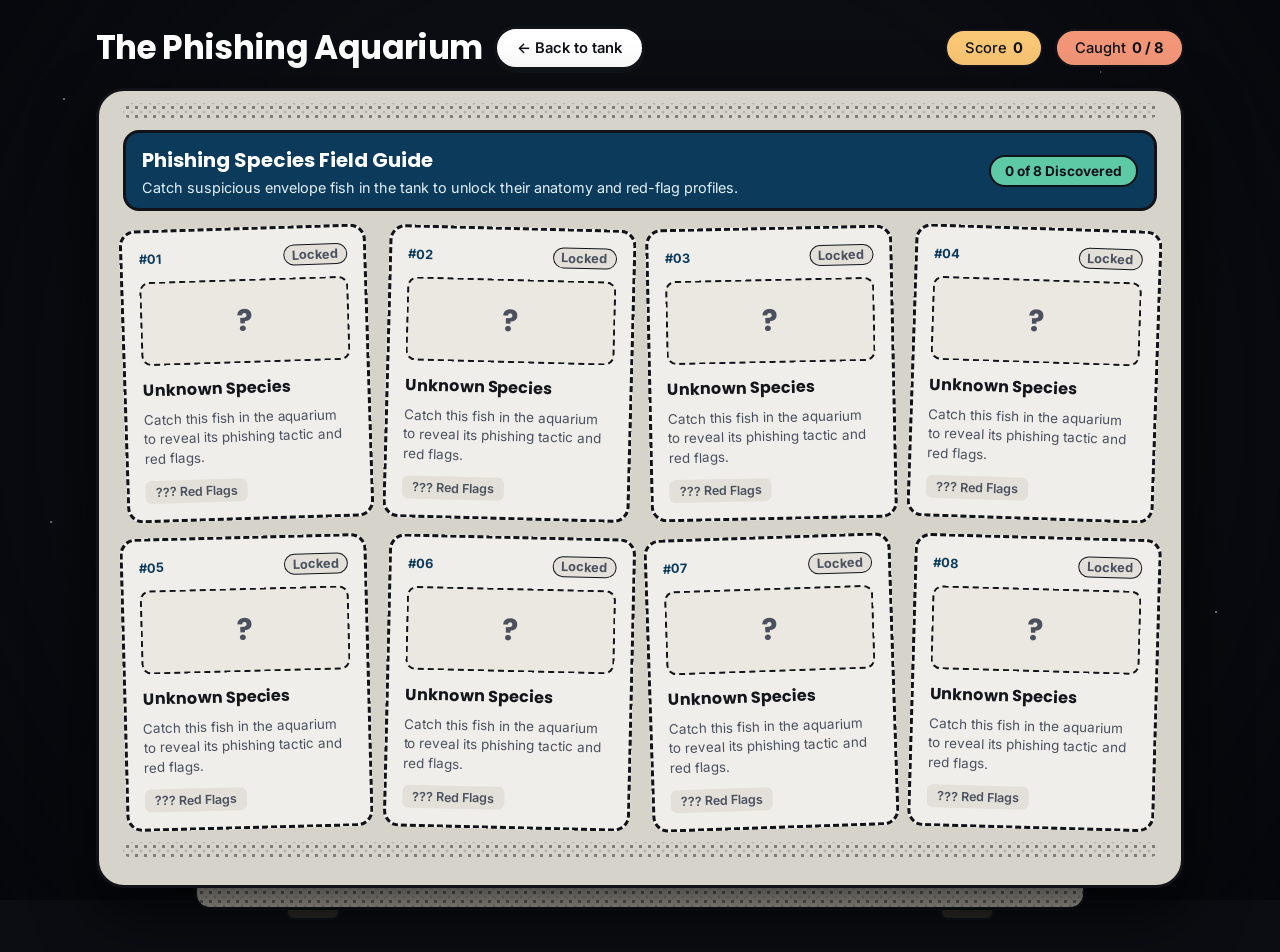
==== commit 1e02aa7c: "style: sticker polish, caustics and onboarding" ====
--- a/collection.html
+++ b/collection.html
@@ -3,7 +3,12 @@
 <head>
   <meta charset="UTF-8" />
   <meta name="viewport" content="width=device-width, initial-scale=1.0" />
-  <title>Field Guide — The Phishing Aquarium</title>
+  <title>Field Guide &amp; Collection — The Phishing Aquarium</title>
+  <meta name="description" content="Explore your caught phishing fish stickers and learn how to spot each social engineering lure in The Phishing Aquarium." />
+  <meta property="og:title" content="Phishing Species Field Guide — The Phishing Aquarium" />
+  <meta property="og:description" content="Collect sticker cards for all 8 phishing species and review red-flag spotting tips." />
+  <meta property="og:type" content="website" />
+  <link rel="icon" type="image/svg+xml" href="data:image/svg+xml,%3Csvg xmlns='http://www.w3.org/2000/svg' viewBox='0 0 64 64'%3E%3Crect width='64' height='64' rx='16' fill='%230C3A5B'/%3E%3Cpath d='M16 32 C24 18, 42 19, 50 32 C42 45, 24 46, 16 32 Z' fill='%235DCAA5' stroke='%23111318' stroke-width='3.5' stroke-linejoin='round'/%3E%3Cpath d='M17 29 L7 22 L10 32 L7 42 L17 35 Z' fill='%235DCAA5' stroke='%23111318' stroke-width='3.5' stroke-linejoin='round'/%3E%3Ccircle cx='42' cy='30' r='3.5' fill='%23FFFFFF' stroke='%23111318' stroke-width='2.5'/%3E%3Ccircle cx='43' cy='30' r='1.5' fill='%23111318'/%3E%3Crect x='26' y='26' width='12' height='9' rx='1.5' fill='%23FFFFFF' stroke='%23111318' stroke-width='2'/%3E%3C/svg%3E" />
   <link rel="preconnect" href="https://fonts.googleapis.com" />
   <link rel="preconnect" href="https://fonts.gstatic.com" crossorigin />
   <link href="https://fonts.googleapis.com/css2?family=Inter:wght@400;500;600;700&family=Poppins:wght@600;700;800&display=swap" rel="stylesheet" />
@@ -11,6 +16,7 @@
 </head>
 <body>
   <div class="starfield" aria-hidden="true"></div>
+  <div class="vignette-overlay" aria-hidden="true"></div>
 
   <main class="app-shell">
     <header class="top-bar">
@@ -47,9 +53,9 @@
             <span class="species-number">#01</span>
             <span class="species-status">Locked</span>
           </div>
-          <div class="species-silhouette" aria-hidden="true">?</div>
-          <h3 class="species-name">Unknown Species</h3>
-          <p class="species-desc">Inspect and catch this fish in the aquarium to reveal its phishing tactic.</p>
+          <div class="species-silhouette locked-slot" aria-hidden="true">?</div>
+          <h3 class="species-name">Unknown Species</h3>
+          <p class="species-desc">Catch this fish in the aquarium to reveal its phishing tactic and red flags.</p>
           <div class="species-tags">
             <span class="flag-chip locked-chip">??? Red Flags</span>
           </div>
@@ -60,9 +66,9 @@
             <span class="species-number">#02</span>
             <span class="species-status">Locked</span>
           </div>
-          <div class="species-silhouette" aria-hidden="true">?</div>
-          <h3 class="species-name">Unknown Species</h3>
-          <p class="species-desc">Inspect and catch this fish in the aquarium to reveal its phishing tactic.</p>
+          <div class="species-silhouette locked-slot" aria-hidden="true">?</div>
+          <h3 class="species-name">Unknown Species</h3>
+          <p class="species-desc">Catch this fish in the aquarium to reveal its phishing tactic and red flags.</p>
           <div class="species-tags">
             <span class="flag-chip locked-chip">??? Red Flags</span>
           </div>
@@ -73,9 +79,9 @@
             <span class="species-number">#03</span>
             <span class="species-status">Locked</span>
           </div>
-          <div class="species-silhouette" aria-hidden="true">?</div>
-          <h3 class="species-name">Unknown Species</h3>
-          <p class="species-desc">Inspect and catch this fish in the aquarium to reveal its phishing tactic.</p>
+          <div class="species-silhouette locked-slot" aria-hidden="true">?</div>
+          <h3 class="species-name">Unknown Species</h3>
+          <p class="species-desc">Catch this fish in the aquarium to reveal its phishing tactic and red flags.</p>
           <div class="species-tags">
             <span class="flag-chip locked-chip">??? Red Flags</span>
           </div>
@@ -86,9 +92,9 @@
             <span class="species-number">#04</span>
             <span class="species-status">Locked</span>
           </div>
-          <div class="species-silhouette" aria-hidden="true">?</div>
-          <h3 class="species-name">Unknown Species</h3>
-          <p class="species-desc">Inspect and catch this fish in the aquarium to reveal its phishing tactic.</p>
+          <div class="species-silhouette locked-slot" aria-hidden="true">?</div>
+          <h3 class="species-name">Unknown Species</h3>
+          <p class="species-desc">Catch this fish in the aquarium to reveal its phishing tactic and red flags.</p>
           <div class="species-tags">
             <span class="flag-chip locked-chip">??? Red Flags</span>
           </div>
@@ -99,9 +105,9 @@
             <span class="species-number">#05</span>
             <span class="species-status">Locked</span>
           </div>
-          <div class="species-silhouette" aria-hidden="true">?</div>
-          <h3 class="species-name">Unknown Species</h3>
-          <p class="species-desc">Inspect and catch this fish in the aquarium to reveal its phishing tactic.</p>
+          <div class="species-silhouette locked-slot" aria-hidden="true">?</div>
+          <h3 class="species-name">Unknown Species</h3>
+          <p class="species-desc">Catch this fish in the aquarium to reveal its phishing tactic and red flags.</p>
           <div class="species-tags">
             <span class="flag-chip locked-chip">??? Red Flags</span>
           </div>
@@ -112,9 +118,9 @@
             <span class="species-number">#06</span>
             <span class="species-status">Locked</span>
           </div>
-          <div class="species-silhouette" aria-hidden="true">?</div>
-          <h3 class="species-name">Unknown Species</h3>
-          <p class="species-desc">Inspect and catch this fish in the aquarium to reveal its phishing tactic.</p>
+          <div class="species-silhouette locked-slot" aria-hidden="true">?</div>
+          <h3 class="species-name">Unknown Species</h3>
+          <p class="species-desc">Catch this fish in the aquarium to reveal its phishing tactic and red flags.</p>
           <div class="species-tags">
             <span class="flag-chip locked-chip">??? Red Flags</span>
           </div>
@@ -125,9 +131,9 @@
             <span class="species-number">#07</span>
             <span class="species-status">Locked</span>
           </div>
-          <div class="species-silhouette" aria-hidden="true">?</div>
-          <h3 class="species-name">Unknown Species</h3>
-          <p class="species-desc">Inspect and catch this fish in the aquarium to reveal its phishing tactic.</p>
+          <div class="species-silhouette locked-slot" aria-hidden="true">?</div>
+          <h3 class="species-name">Unknown Species</h3>
+          <p class="species-desc">Catch this fish in the aquarium to reveal its phishing tactic and red flags.</p>
           <div class="species-tags">
             <span class="flag-chip locked-chip">??? Red Flags</span>
           </div>
@@ -138,9 +144,9 @@
             <span class="species-number">#08</span>
             <span class="species-status">Locked</span>
           </div>
-          <div class="species-silhouette" aria-hidden="true">?</div>
-          <h3 class="species-name">Unknown Species</h3>
-          <p class="species-desc">Inspect and catch this fish in the aquarium to reveal its phishing tactic.</p>
+          <div class="species-silhouette locked-slot" aria-hidden="true">?</div>
+          <h3 class="species-name">Unknown Species</h3>
+          <p class="species-desc">Catch this fish in the aquarium to reveal its phishing tactic and red flags.</p>
           <div class="species-tags">
             <span class="flag-chip locked-chip">??? Red Flags</span>
           </div>
@@ -180,7 +186,6 @@
           .replace(/'/g, '&#39;');
       }
 
-      // Deterministic pseudo-random rotation in [-2, 2] deg per card index
       function getStickerTilt(idx) {
         const angles = [-1.8, 1.5, -1.2, 1.9, -1.5, 1.3, -1.9, 1.6];
         return angles[idx % angles.length];
--- a/css/style.css
+++ b/css/style.css
@@ -11,11 +11,12 @@
   /* Retro Console Surface */
   --console-shell: #D6D3CB;
   --console-shell-dark: #C2BEB4;
-  --stipple-dot: rgba(38, 36, 33, 0.38);
+  --stipple-dot: rgba(24, 22, 19, 0.45);
+  --stipple-dot-alt: rgba(24, 22, 19, 0.22);
   --ink-black: #111318;
   --card-white: #FFFFFF;
-  --text-primary: #181A20;
-  --text-muted: #5A5F6D;
+  --text-primary: #14161C;
+  --text-muted: #4B505E;
 
   /* Fish & Accent Colours */
   --accent-coral: #D85A30;
@@ -49,8 +50,8 @@
   --radius-pill: 999px;
   --outline-thick: 3px;
   --outline-medium: 2.5px;
-  --shadow-sticker: 4px 5px 0px rgba(17, 19, 24, 0.25);
-  --shadow-console: 0 24px 60px rgba(0, 0, 0, 0.65);
+  --shadow-sticker: 4px 5px 0px rgba(17, 19, 24, 0.28);
+  --shadow-console: 0 24px 60px rgba(0, 0, 0, 0.72);
 }
 
 *,
@@ -70,22 +71,43 @@
   -webkit-font-smoothing: antialiased;
 }
 
+.sr-only {
+  position: absolute;
+  width: 1px;
+  height: 1px;
+  padding: 0;
+  margin: -1px;
+  overflow: hidden;
+  clip: rect(0, 0, 0, 0);
+  white-space: nowrap;
+  border: 0;
+}
+
 .starfield {
   position: fixed;
   inset: 0;
   pointer-events: none;
   background-image:
-    radial-gradient(1.5px 1.5px at 5% 11%, rgba(255, 255, 255, 0.65) 50%, transparent 100%),
-    radial-gradient(1.5px 1.5px at 92% 17%, rgba(255, 255, 255, 0.6) 50%, transparent 100%),
-    radial-gradient(1.5px 1.5px at 4% 58%, rgba(255, 255, 255, 0.55) 50%, transparent 100%),
-    radial-gradient(1.5px 1.5px at 95% 68%, rgba(255, 255, 255, 0.65) 50%, transparent 100%),
-    radial-gradient(1px 1px at 86% 8%, rgba(255, 255, 255, 0.4) 50%, transparent 100%);
+    radial-gradient(1.5px 1.5px at 5% 11%, rgba(255, 255, 255, 0.68) 50%, transparent 100%),
+    radial-gradient(1.5px 1.5px at 92% 17%, rgba(255, 255, 255, 0.62) 50%, transparent 100%),
+    radial-gradient(1.5px 1.5px at 4% 58%, rgba(255, 255, 255, 0.58) 50%, transparent 100%),
+    radial-gradient(1.5px 1.5px at 95% 68%, rgba(255, 255, 255, 0.68) 50%, transparent 100%),
+    radial-gradient(1px 1px at 86% 8%, rgba(255, 255, 255, 0.45) 50%, transparent 100%);
   z-index: 0;
+}
+
+/* Soft Page Vignette */
+.vignette-overlay {
+  position: fixed;
+  inset: 0;
+  pointer-events: none;
+  background: radial-gradient(circle at 50% 45%, transparent 56%, rgba(3, 5, 10, 0.72) 100%);
+  z-index: 1;
 }
 
 .app-shell {
   position: relative;
-  z-index: 1;
+  z-index: 2;
   width: 100%;
   max-width: 1120px;
   margin: 0 auto;
@@ -158,12 +180,16 @@
   position: relative;
 }
 
+/* Halftone Dot Texture Bands */
 .stippled-band {
-  height: 14px;
+  height: 15px;
   width: 100%;
-  background-image: radial-gradient(var(--stipple-dot) 1.6px, transparent 1.6px);
-  background-size: 10px 7px;
-  background-position: 0 0;
+  border-radius: 6px;
+  background-image:
+    radial-gradient(var(--stipple-dot) 1.7px, transparent 1.8px),
+    radial-gradient(var(--stipple-dot-alt) 1.25px, transparent 1.3px);
+  background-size: 9px 9px, 9px 9px;
+  background-position: 0 0, 4.5px 4.5px;
 }
 
 .console-lip {
@@ -239,7 +265,8 @@
 .pill-btn:focus-visible,
 .species-card:focus-visible,
 .flag-token:focus-visible,
-.hint-btn:focus-visible {
+.hint-btn:focus-visible,
+.onboarding-dismiss-btn:focus-visible {
   outline: 3px solid var(--accent-teal);
   outline-offset: 2px;
 }
@@ -270,6 +297,67 @@
   transform: translate(-50%, 0);
 }
 
+/* First-Visit Onboarding Sticker */
+.onboarding-sticker {
+  position: absolute;
+  bottom: 68px;
+  left: 20px;
+  z-index: 5;
+  max-width: 280px;
+  background-color: var(--accent-amber);
+  color: var(--ink-black);
+  border: var(--outline-thick) solid var(--ink-black);
+  border-radius: var(--radius-md);
+  padding: 10px 12px;
+  box-shadow: 4px 4px 0 var(--ink-black);
+  transform: rotate(-1.8deg);
+  animation: stickerPop 0.34s cubic-bezier(0.22, 1.38, 0.36, 1) both;
+}
+
+.onboarding-sticker-top {
+  display: flex;
+  align-items: center;
+  justify-content: space-between;
+  gap: 8px;
+  margin-bottom: 4px;
+}
+
+.onboarding-tag {
+  font-family: var(--font-heading);
+  font-size: 0.68rem;
+  font-weight: 800;
+  letter-spacing: 0.04em;
+  text-transform: uppercase;
+  padding: 1px 7px;
+  border-radius: var(--radius-pill);
+  background-color: var(--card-white);
+  border: 1.5px solid var(--ink-black);
+}
+
+.onboarding-dismiss-btn {
+  border: 1.5px solid var(--ink-black);
+  background-color: var(--card-white);
+  color: var(--ink-black);
+  border-radius: var(--radius-pill);
+  padding: 1px 8px;
+  font-size: 0.7rem;
+  font-weight: 700;
+  cursor: pointer;
+}
+
+.onboarding-dismiss-btn:hover {
+  background-color: var(--accent-teal);
+}
+
+.onboarding-text {
+  margin: 0;
+  font-family: var(--font-heading);
+  font-size: 0.84rem;
+  font-weight: 700;
+  line-height: 1.35;
+}
+
+/* Overlaid Email Inspector Sticker */
 .inspector-card {
   position: absolute;
   top: 16px;
@@ -297,6 +385,37 @@
   transform: rotate(2.4deg);
 }
 
+.inspector-card.is-popping {
+  animation: inspectorBounce 0.36s cubic-bezier(0.22, 1.38, 0.36, 1);
+}
+
+@keyframes inspectorBounce {
+  0% {
+    transform: rotate(1.6deg) scale(0.93);
+  }
+  65% {
+    transform: rotate(1.6deg) scale(1.025);
+  }
+  100% {
+    transform: rotate(1.6deg) scale(1);
+  }
+}
+
+@keyframes stickerPop {
+  0% {
+    opacity: 0;
+    transform: rotate(-1.8deg) scale(0.86);
+  }
+  70% {
+    opacity: 1;
+    transform: rotate(-1.8deg) scale(1.03);
+  }
+  100% {
+    opacity: 1;
+    transform: rotate(-1.8deg) scale(1);
+  }
+}
+
 .inspector-empty-state {
   text-align: center;
   padding: var(--space-3) var(--space-2);
@@ -364,7 +483,7 @@
 }
 
 .hint-btn {
-  padding: 5px 11px;
+  padding: 5px 12px;
   border-radius: var(--radius-pill);
   border: 2px solid var(--ink-black);
   background-color: var(--accent-amber);
@@ -372,18 +491,25 @@
   font-family: var(--font-body);
   font-size: 0.76rem;
   font-weight: 700;
+  box-shadow: 0 2px 0 var(--ink-black);
   cursor: pointer;
   flex-shrink: 0;
-  transition: transform 0.12s ease, background-color 0.12s ease;
+  transition: transform 0.14s ease, box-shadow 0.14s ease, background-color 0.14s ease;
 }
 
 .hint-btn:hover:not(:disabled) {
   background-color: #F5B856;
-  transform: translateY(-1px);
+  transform: translateY(-2px);
+  box-shadow: 0 4px 0 var(--ink-black);
+}
+
+.hint-btn:active:not(:disabled) {
+  transform: translateY(1px);
+  box-shadow: 0 1px 0 var(--ink-black);
 }
 
 .hint-btn:disabled {
-  opacity: 0.45;
+  opacity: 0.52;
   cursor: not-allowed;
 }
 
@@ -406,11 +532,12 @@
   border-radius: 999px;
   background-color: #E5E7EB;
   border: 1.5px solid var(--ink-black);
-  transition: background-color 0.2s ease;
+  transition: background-color 0.2s ease, transform 0.2s ease;
 }
 
 .flag-seg.is-filled {
   background-color: var(--accent-coral);
+  transform: scaleY(1.1);
 }
 
 .flag-progress-label {
@@ -476,8 +603,8 @@
   display: inline-block;
   padding: 3px 8px;
   border-radius: 6px;
-  border: 1.5px solid #2563EB;
-  color: #1D4ED8;
+  border: 1.5px solid #1E40AF;
+  color: #1E3A8A;
   font-weight: 600;
   background-color: #EFF6FF;
 }
@@ -489,7 +616,7 @@
   padding: 1px 4px;
   margin: 0 1px;
   border-radius: 5px;
-  border: 1.5px dashed rgba(122, 20, 20, 0.35);
+  border: 1.5px dashed rgba(122, 20, 20, 0.42);
   background-color: transparent;
   color: inherit;
   font: inherit;
@@ -500,9 +627,14 @@
 }
 
 .flag-token:hover {
-  background-color: rgba(247, 193, 193, 0.45);
+  background-color: rgba(247, 193, 193, 0.48);
   border-style: solid;
   border-color: var(--flag-text);
+  transform: translateY(-1px);
+}
+
+.flag-token:active {
+  transform: scale(0.97);
 }
 
 .flag-token.is-found {
@@ -510,6 +642,22 @@
   color: var(--flag-text);
   border: 1.5px solid var(--flag-text);
   font-weight: 700;
+}
+
+.flag-token.is-stamped {
+  animation: flagStamp 0.28s cubic-bezier(0.2, 1.45, 0.35, 1) both;
+}
+
+@keyframes flagStamp {
+  0% {
+    transform: scale(1.24) rotate(-2deg);
+  }
+  70% {
+    transform: scale(0.96) rotate(0.5deg);
+  }
+  100% {
+    transform: scale(1) rotate(0deg);
+  }
 }
 
 .flag-token.is-hinted {
@@ -535,6 +683,7 @@
   border: 2px solid var(--ink-black);
   border-radius: var(--radius-sm);
   padding: 9px 11px;
+  animation: flagStamp 0.24s ease-out;
 }
 
 .explanation-badge {
@@ -607,7 +756,7 @@
 
 .slot-empty {
   border: var(--outline-medium) dashed var(--ink-black);
-  background-color: rgba(255, 255, 255, 0.35);
+  background-color: rgba(255, 255, 255, 0.42);
   color: var(--text-muted);
 }
 
@@ -615,6 +764,7 @@
   border: var(--outline-medium) solid var(--ink-black);
   color: var(--ink-black);
   box-shadow: 0 2px 0 var(--ink-black);
+  animation: flagStamp 0.28s ease-out;
 }
 
 .slot-envelope {
@@ -652,16 +802,18 @@
   border-radius: var(--radius-pill);
   box-shadow: 0 3px 0 var(--ink-black);
   cursor: pointer;
-  transition: transform 0.15s ease, background-color 0.15s ease;
+  transition: transform 0.14s ease, box-shadow 0.14s ease, background-color 0.14s ease;
 }
 
 .pill-btn:hover {
   background-color: var(--accent-amber);
-  transform: translateY(-1px);
+  transform: translateY(-2px);
+  box-shadow: 0 5px 0 var(--ink-black);
 }
 
 .pill-btn:active {
   transform: translateY(1px);
+  box-shadow: 0 1px 0 var(--ink-black);
 }
 
 .new-game-btn {
@@ -743,6 +895,7 @@
   padding: var(--space-5);
   box-shadow: 8px 10px 0 var(--ink-black);
   text-align: center;
+  animation: flagStamp 0.3s ease-out;
 }
 
 .cleared-badge {
@@ -846,7 +999,7 @@
 .guide-subtitle {
   margin: 0;
   font-size: 0.9rem;
-  color: #CBE3F6;
+  color: #E2F1FC;
 }
 
 .guide-progress-badge {
@@ -882,10 +1035,11 @@
 
 .species-card:hover {
   transform: rotate(0deg) translateY(-2px);
+  box-shadow: 5px 7px 0px rgba(17, 19, 24, 0.34);
 }
 
 .species-card.is-locked {
-  background-color: rgba(255, 255, 255, 0.55);
+  background-color: rgba(255, 255, 255, 0.62);
   border: var(--outline-thick) dashed var(--ink-black);
   box-shadow: none;
 }
@@ -995,6 +1149,12 @@
     height: 300px;
   }
 
+  .onboarding-sticker {
+    bottom: 60px;
+    left: 12px;
+    max-width: 230px;
+  }
+
   .inspector-card {
     position: static;
     width: 100%;
@@ -1004,6 +1164,10 @@
     transform: rotate(0deg);
   }
 
+  .inspector-card.is-popping {
+    animation: none;
+  }
+
   .slot {
     width: 44px;
     height: 38px;
@@ -1044,13 +1208,19 @@
 @media (prefers-reduced-motion: reduce) {
   .wave-svg,
   .email-sheet.is-shaking,
-  .flag-token.is-hinted {
+  .flag-token.is-hinted,
+  .flag-token.is-stamped,
+  .inspector-card.is-popping,
+  .onboarding-sticker,
+  .slot-caught,
+  .cleared-modal-card {
     animation: none;
   }
 
   .inspector-card,
   .species-card,
   .pill-btn,
+  .hint-btn,
   .flag-token,
   .flag-seg,
   .catch-toast {
